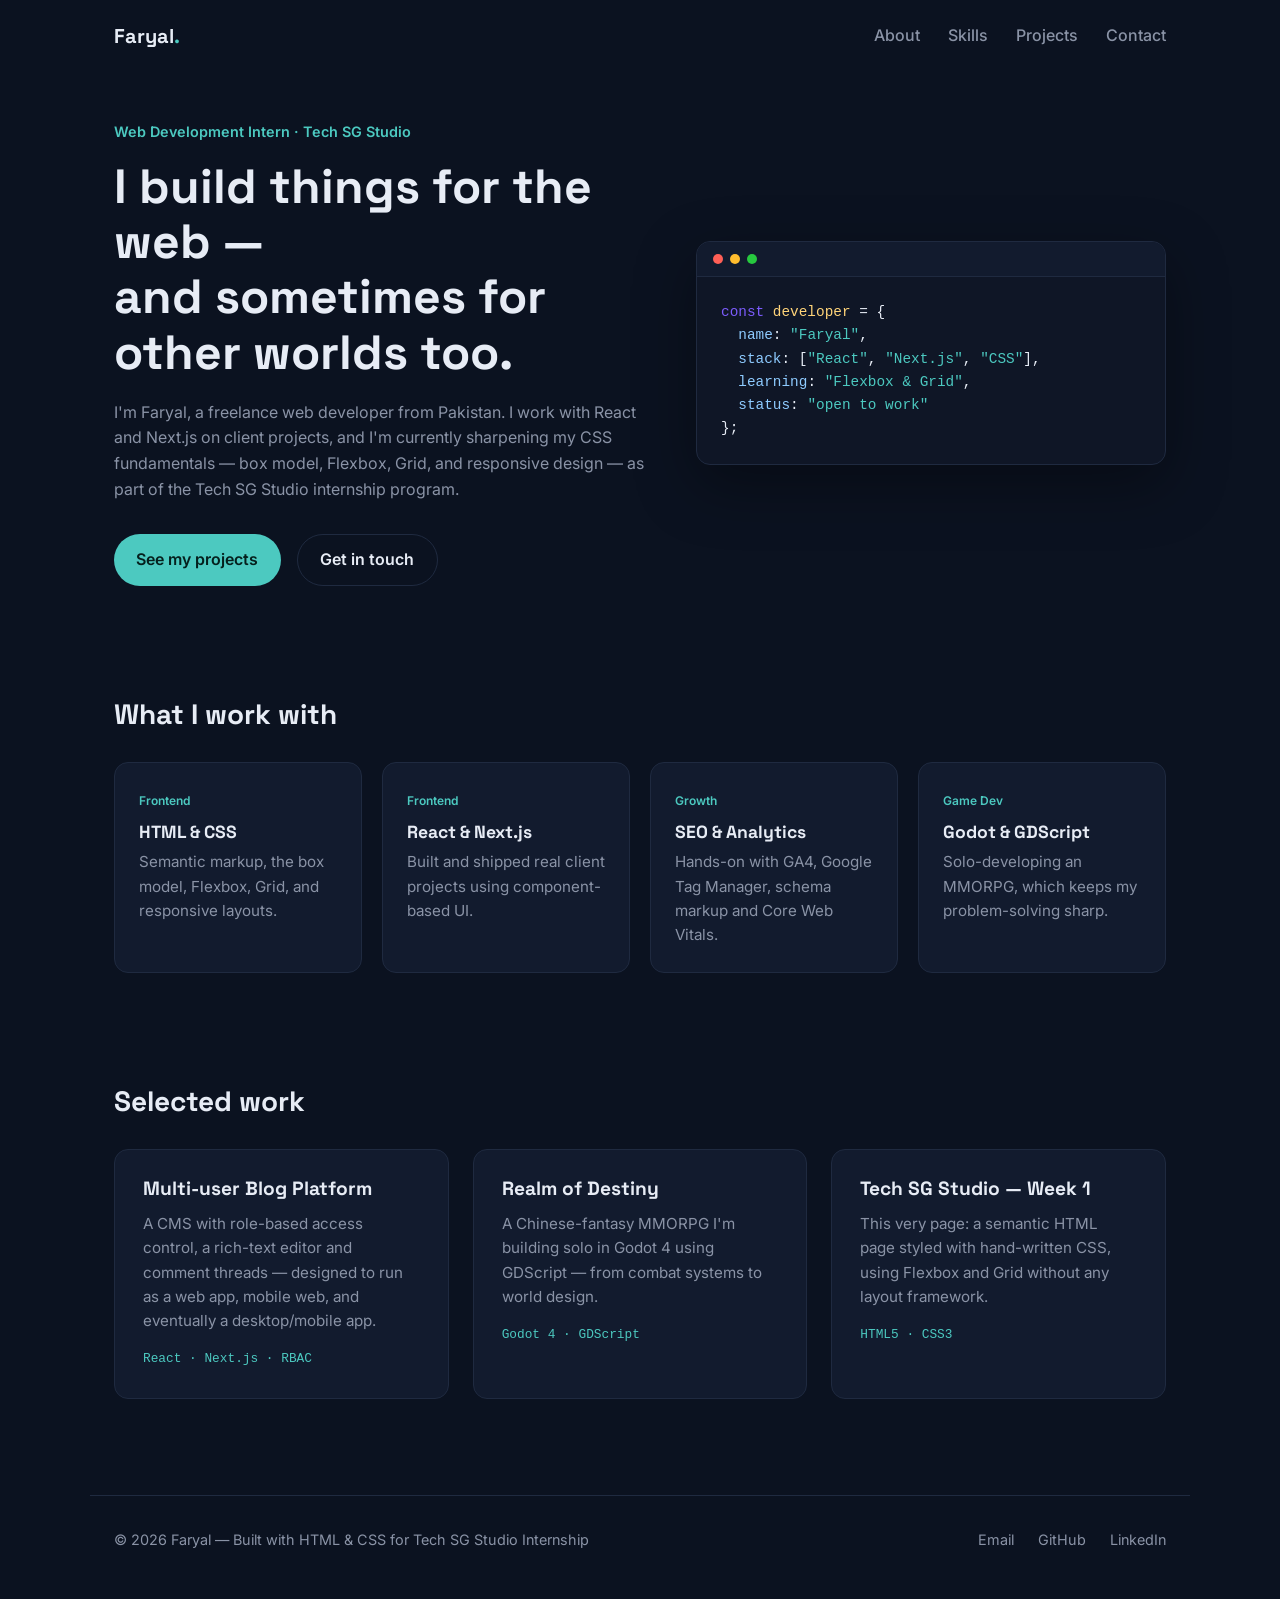
==== index.html @ 79444667 "Add files via upload" ====
<!DOCTYPE html>
<html lang="en">
<head>
  <meta charset="UTF-8">
  <meta name="viewport" content="width=device-width, initial-scale=1.0">
  <title>Faryal — Web Developer</title>

  <!-- Google Fonts: Space Grotesk for headings, Inter for body text -->
  <link rel="preconnect" href="https://fonts.googleapis.com">
  <link href="https://fonts.googleapis.com/css2?family=Space+Grotesk:wght@500;700&family=Inter:wght@400;500;600&display=swap" rel="stylesheet">

  <!-- Our stylesheet lives in its own file, linked here -->
  <link rel="stylesheet" href="style.css">
</head>
<body>

  <!-- ============================================
       HEADER + NAV
       <header> holds the logo/name and site navigation.
       display:flex is used in the CSS to place the logo
       on the left and nav links on the right.
  ============================================ -->
  <header class="site-header">
    <a href="#" class="logo">Faryal<span class="logo-dot">.</span></a>

    <nav class="main-nav">
      <a href="#about">About</a>
      <a href="#skills">Skills</a>
      <a href="#projects">Projects</a>
      <a href="#contact">Contact</a>
    </nav>
  </header>

  <main>

    <!-- ============================================
         ABOUT / HERO SECTION
         This is the first thing a visitor sees, so it
         introduces who you are. The right-hand "code card"
         is a decorative visual built purely from HTML/CSS
         (no image file needed) that fits a dev portfolio.
    ============================================ -->
    <section id="about" class="hero">

      <div class="hero-text">
        <p class="eyebrow">Web Development Intern · Tech SG Studio</p>
        <h1>I build things for the web —<br>and sometimes for other worlds too.</h1>
        <p class="hero-lede">
          I'm Faryal, a freelance web developer from Pakistan. I work with
          React and Next.js on client projects, and I'm currently sharpening
          my CSS fundamentals — box model, Flexbox, Grid, and responsive
          design — as part of the Tech SG Studio internship program.
        </p>

        <div class="hero-actions">
          <a href="#projects" class="btn btn-primary">See my projects</a>
          <a href="#contact" class="btn btn-ghost">Get in touch</a>
        </div>
      </div>

      <!-- Decorative "code editor" card — pure CSS, no JS -->
      <div class="code-card" aria-hidden="true">
        <div class="code-card-bar">
          <span class="dot dot-red"></span>
          <span class="dot dot-yellow"></span>
          <span class="dot dot-green"></span>
        </div>
        <pre class="code-card-body"><code><span class="tok-key">const</span> <span class="tok-var">developer</span> = {
  <span class="tok-prop">name</span>: <span class="tok-str">"Faryal"</span>,
  <span class="tok-prop">stack</span>: [<span class="tok-str">"React"</span>, <span class="tok-str">"Next.js"</span>, <span class="tok-str">"CSS"</span>],
  <span class="tok-prop">learning</span>: <span class="tok-str">"Flexbox & Grid"</span>,
  <span class="tok-prop">status</span>: <span class="tok-str">"open to work"</span>
};</code></pre>
      </div>
    </section>

    <!-- ============================================
         SKILLS SECTION
         Built with Flexbox: display:flex + flex-wrap:wrap
         lets cards reflow onto new lines on small screens
         without any media query needed here.
    ============================================ -->
    <section id="skills" class="skills">
      <h2>What I work with</h2>

      <div class="skills-row">
        <div class="skill-card">
          <span class="skill-tag">Frontend</span>
          <h3>HTML &amp; CSS</h3>
          <p>Semantic markup, the box model, Flexbox, Grid, and responsive layouts.</p>
        </div>

        <div class="skill-card">
          <span class="skill-tag">Frontend</span>
          <h3>React &amp; Next.js</h3>
          <p>Built and shipped real client projects using component-based UI.</p>
        </div>

        <div class="skill-card">
          <span class="skill-tag">Growth</span>
          <h3>SEO &amp; Analytics</h3>
          <p>Hands-on with GA4, Google Tag Manager, schema markup and Core Web Vitals.</p>
        </div>

        <div class="skill-card">
          <span class="skill-tag">Game Dev</span>
          <h3>Godot &amp; GDScript</h3>
          <p>Solo-developing an MMORPG, which keeps my problem-solving sharp.</p>
        </div>
      </div>
    </section>

    <!-- ============================================
         PROJECTS SECTION
         Built with CSS Grid: two-dimensional layout,
         good fit for a gallery of project cards.
    ============================================ -->
    <section id="projects" class="projects">
      <h2>Selected work</h2>

      <div class="projects-grid">
        <article class="project-card">
          <h3>Multi-user Blog Platform</h3>
          <p>
            A CMS with role-based access control, a rich-text editor and
            comment threads — designed to run as a web app, mobile web,
            and eventually a desktop/mobile app.
          </p>
          <p class="project-stack">React · Next.js · RBAC</p>
        </article>

        <article class="project-card">
          <h3>Realm of Destiny</h3>
          <p>
            A Chinese-fantasy MMORPG I'm building solo in Godot 4 using
            GDScript — from combat systems to world design.
          </p>
          <p class="project-stack">Godot 4 · GDScript</p>
        </article>

        <article class="project-card">
          <h3>Tech SG Studio — Week 1</h3>
          <p>
            This very page: a semantic HTML page styled with hand-written
            CSS, using Flexbox and Grid without any layout framework.
          </p>
          <p class="project-stack">HTML5 · CSS3</p>
        </article>
      </div>
    </section>

  </main>

  <!-- ============================================
       FOOTER
       Simple flex row: copyright on one side,
       contact links on the other.
  ============================================ -->
  <footer id="contact" class="site-footer">
    <p>&copy; 2026 Faryal — Built with HTML &amp; CSS for Tech SG Studio Internship</p>
    <div class="footer-links">
      <a href="mailto:hello@example.com">Email</a>
      <a href="#">GitHub</a>
      <a href="#">LinkedIn</a>
    </div>
  </footer>

</body>
</html>
---- style.css ----
/* =====================================================
   1. CSS VARIABLES (DESIGN TOKENS)
   Storing colors/spacing here means you only ever
   change a value in ONE place to re-theme the whole site.
===================================================== */
:root {
  /* Backgrounds */
  --bg: #0b1220;          /* page background — deep navy, not pure black */
  --surface: #121b2e;     /* cards / header background, one shade lighter */
  --surface-alt: #0f1626; /* code card background, slightly darker than surface */

  /* Text */
  --text: #e7ecf5;        /* primary text — soft off-white, easier on the eyes than pure white */
  --text-muted: #8a93a6;  /* secondary text — descriptions, labels */

  /* Accents */
  --accent: #4cc9c0;      /* cyan — primary accent, used for links/buttons/highlights */
  --accent-2: #7c5cfc;    /* violet — secondary accent, used sparingly */

  /* Other tokens */
  --border: #1f2a40;      /* subtle border color for cards */
  --radius: 14px;         /* shared corner radius */
  --max-width: 1100px;    /* content width cap so text doesn't stretch too wide */
}

/* =====================================================
   2. RESET
   box-sizing: border-box means padding/border are
   INCLUDED in an element's width, not added on top —
   this makes layout math predictable.
===================================================== */
*,
*::before,
*::after {
  box-sizing: border-box;
  margin: 0;
  padding: 0;
}

html {
  scroll-behavior: smooth; /* smooth scroll when nav links jump to a section */
}

body {
  background: var(--bg);
  color: var(--text);
  font-family: "Inter", system-ui, sans-serif;
  line-height: 1.6;
}

h1, h2, h3 {
  font-family: "Space Grotesk", sans-serif; /* distinct heading font from body text */
  line-height: 1.15;
}

a {
  color: inherit;
  text-decoration: none;
}

img, svg {
  display: block;
  max-width: 100%;
}

/* Visible keyboard focus ring — accessibility, never remove this outright */
:focus-visible {
  outline: 2px solid var(--accent);
  outline-offset: 3px;
}

/* Respect users who've asked for reduced motion at the OS level */
@media (prefers-reduced-motion: reduce) {
  * {
    transition: none !important;
    scroll-behavior: auto !important;
  }
}

/* A small reusable helper: caps how wide inner content gets
   and centers it — used inside header/sections below */
.wrap {
  max-width: var(--max-width);
  margin-inline: auto;
  padding-inline: 1.5rem;
}

/* =====================================================
   3. HEADER + NAV (Flexbox)
   display:flex + justify-content:space-between pushes the
   logo to one side and the nav links to the other.
===================================================== */
.site-header {
  display: flex;
  align-items: center;
  justify-content: space-between;
  gap: 1rem;
  padding: 1.25rem 1.5rem;
  max-width: var(--max-width);
  margin-inline: auto;
}

.logo {
  font-family: "Space Grotesk", sans-serif;
  font-size: 1.25rem;
  font-weight: 700;
}

.logo-dot {
  color: var(--accent); /* just the dot picks up the accent color */
}

.main-nav {
  display: flex;       /* nav links sit in a row */
  gap: 1.75rem;
  flex-wrap: wrap;      /* lets links wrap on very small screens instead of overflowing */
}

.main-nav a {
  color: var(--text-muted);
  font-weight: 500;
  transition: color 0.18s ease;
}

.main-nav a:hover {
  color: var(--accent);
}

/* =====================================================
   4. HERO / ABOUT SECTION (Flexbox, two columns)
===================================================== */
.hero {
  display: flex;
  align-items: center;
  gap: 3rem;
  max-width: var(--max-width);
  margin-inline: auto;
  padding: 3rem 1.5rem 5rem;
}

.hero-text {
  flex: 1 1 26rem; /* grow, shrink, but prefer ~26rem — lets it wrap below on small screens */
}

.eyebrow {
  color: var(--accent);
  font-weight: 600;
  font-size: 0.9rem;
  margin-bottom: 1rem;
}

.hero-text h1 {
  font-size: clamp(2rem, 4vw, 3rem); /* fluid size: shrinks on mobile, caps on desktop */
  margin-bottom: 1.25rem;
}

.hero-lede {
  color: var(--text-muted);
  max-width: 34rem;
  margin-bottom: 2rem;
}

.hero-actions {
  display: flex;
  gap: 1rem;
  flex-wrap: wrap;
}

.btn {
  display: inline-flex;
  align-items: center;
  padding: 0.75rem 1.4rem;
  border-radius: 999px; /* fully rounded pill button */
  font-weight: 600;
  transition: transform 0.18s ease, background 0.18s ease;
}

.btn:hover {
  transform: translateY(-2px);
}

.btn-primary {
  background: var(--accent);
  color: #05201d; /* dark text on the bright accent for contrast */
}

.btn-ghost {
  border: 1px solid var(--border);
  color: var(--text);
}

/* --- Decorative code editor card --- */
.code-card {
  flex: 1 1 22rem;
  background: var(--surface-alt);
  border: 1px solid var(--border);
  border-radius: var(--radius);
  overflow: hidden;
  box-shadow: 0 20px 60px rgb(0 0 0 / 35%);
}

.code-card-bar {
  display: flex;
  gap: 0.4rem;
  padding: 0.75rem 1rem;
  background: var(--surface);
  border-bottom: 1px solid var(--border);
}

.dot {
  width: 0.65rem;
  height: 0.65rem;
  border-radius: 50%;
}

.dot-red { background: #ff5f56; }
.dot-yellow { background: #ffbd2e; }
.dot-green { background: #27c93f; }

.code-card-body {
  padding: 1.5rem;
  font-family: "Courier New", monospace;
  font-size: 0.9rem;
  overflow-x: auto; /* if a line is too long, it scrolls instead of breaking the layout */
}

/* Fake syntax highlighting colors for the code snippet */
.tok-key  { color: var(--accent-2); }
.tok-var  { color: #ffd479; }
.tok-prop { color: #8ecbff; }
.tok-str  { color: var(--accent); }

/* =====================================================
   5. SKILLS SECTION (Flexbox row of cards)
===================================================== */
.skills {
  max-width: var(--max-width);
  margin-inline: auto;
  padding: 2rem 1.5rem 5rem;
}

.skills h2,
.projects h2 {
  font-size: 1.75rem;
  margin-bottom: 2rem;
}

.skills-row {
  display: flex;
  flex-wrap: wrap; /* cards drop to the next line instead of squeezing or overflowing */
  gap: 1.25rem;
}

.skill-card {
  flex: 1 1 15rem; /* each card wants ~15rem but can grow/shrink to fill the row */
  background: var(--surface);
  border: 1px solid var(--border);
  border-radius: var(--radius);
  padding: 1.5rem;
}

.skill-tag {
  display: inline-block;
  font-size: 0.75rem;
  font-weight: 600;
  color: var(--accent);
  margin-bottom: 0.75rem;
}

.skill-card h3 {
  font-size: 1.1rem;
  margin-bottom: 0.5rem;
}

.skill-card p {
  color: var(--text-muted);
  font-size: 0.95rem;
}

/* =====================================================
   6. PROJECTS SECTION (CSS Grid)
   auto-fit + minmax lets the grid decide how many
   columns fit, and reflow automatically as the
   viewport shrinks — no separate media query needed.
===================================================== */
.projects {
  max-width: var(--max-width);
  margin-inline: auto;
  padding: 2rem 1.5rem 6rem;
}

.projects-grid {
  display: grid;
  grid-template-columns: repeat(auto-fit, minmax(260px, 1fr));
  gap: 1.5rem;
}

.project-card {
  background: var(--surface);
  border: 1px solid var(--border);
  border-radius: var(--radius);
  padding: 1.75rem;
  transition: border-color 0.18s ease;
}

.project-card:hover {
  border-color: var(--accent);
}

.project-card h3 {
  font-size: 1.2rem;
  margin-bottom: 0.75rem;
}

.project-card p {
  color: var(--text-muted);
  font-size: 0.95rem;
  margin-bottom: 1rem;
}

.project-stack {
  color: var(--accent) !important; /* override the muted color above for this one line */
  font-size: 0.8rem !important;
  font-family: "Courier New", monospace;
  margin-bottom: 0 !important;
}

/* =====================================================
   7. FOOTER (Flexbox row)
===================================================== */
.site-footer {
  display: flex;
  align-items: center;
  justify-content: space-between;
  flex-wrap: wrap;
  gap: 1rem;
  max-width: var(--max-width);
  margin-inline: auto;
  padding: 2rem 1.5rem 3rem;
  border-top: 1px solid var(--border);
  color: var(--text-muted);
  font-size: 0.9rem;
}

.footer-links {
  display: flex;
  gap: 1.5rem;
}

.footer-links a:hover {
  color: var(--accent);
}

/* =====================================================
   8. RESPONSIVE: MOBILE
   Below 768px, stack the hero into a single column
   instead of two side-by-side.
===================================================== */
@media (max-width: 768px) {
  .hero {
    flex-direction: column;   /* text on top, code card below */
    align-items: stretch;
    text-align: left;
  }

  .site-header {
    flex-direction: column;
    align-items: flex-start;
    gap: 0.75rem;
  }
}
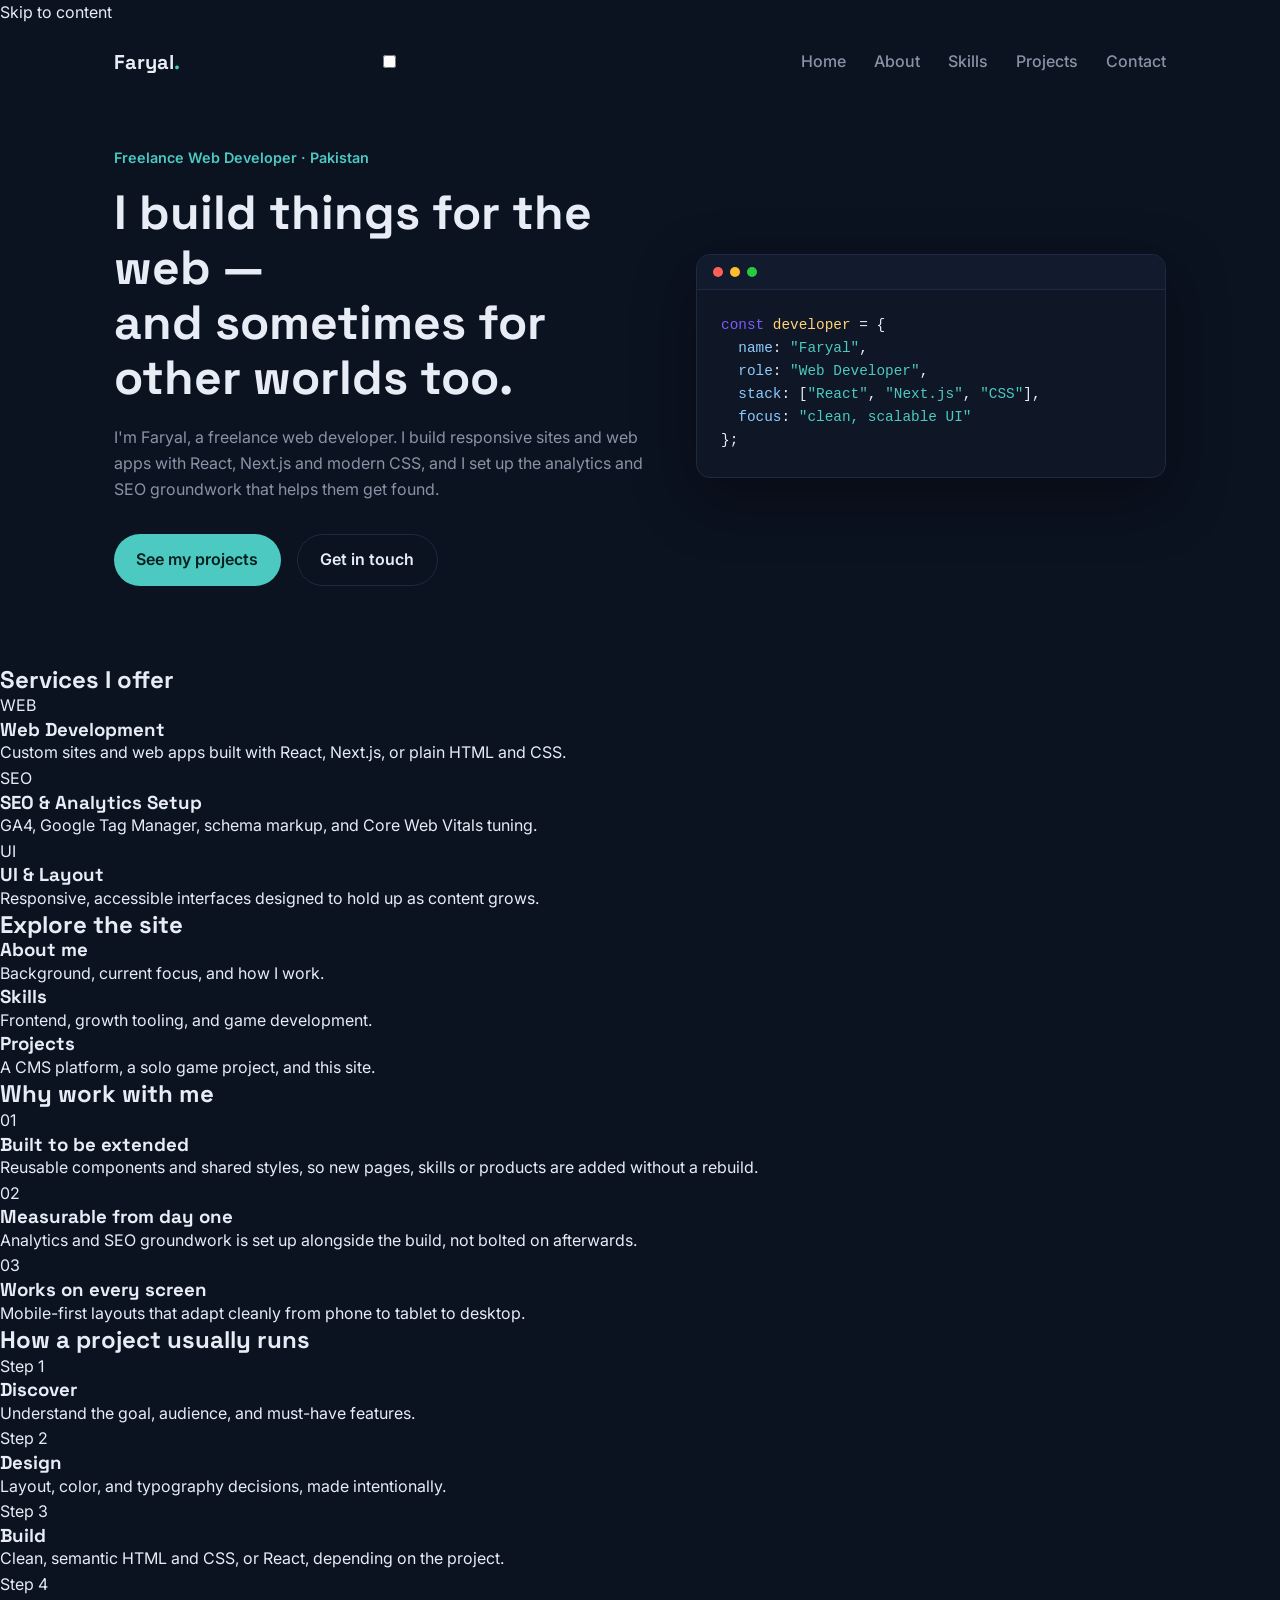
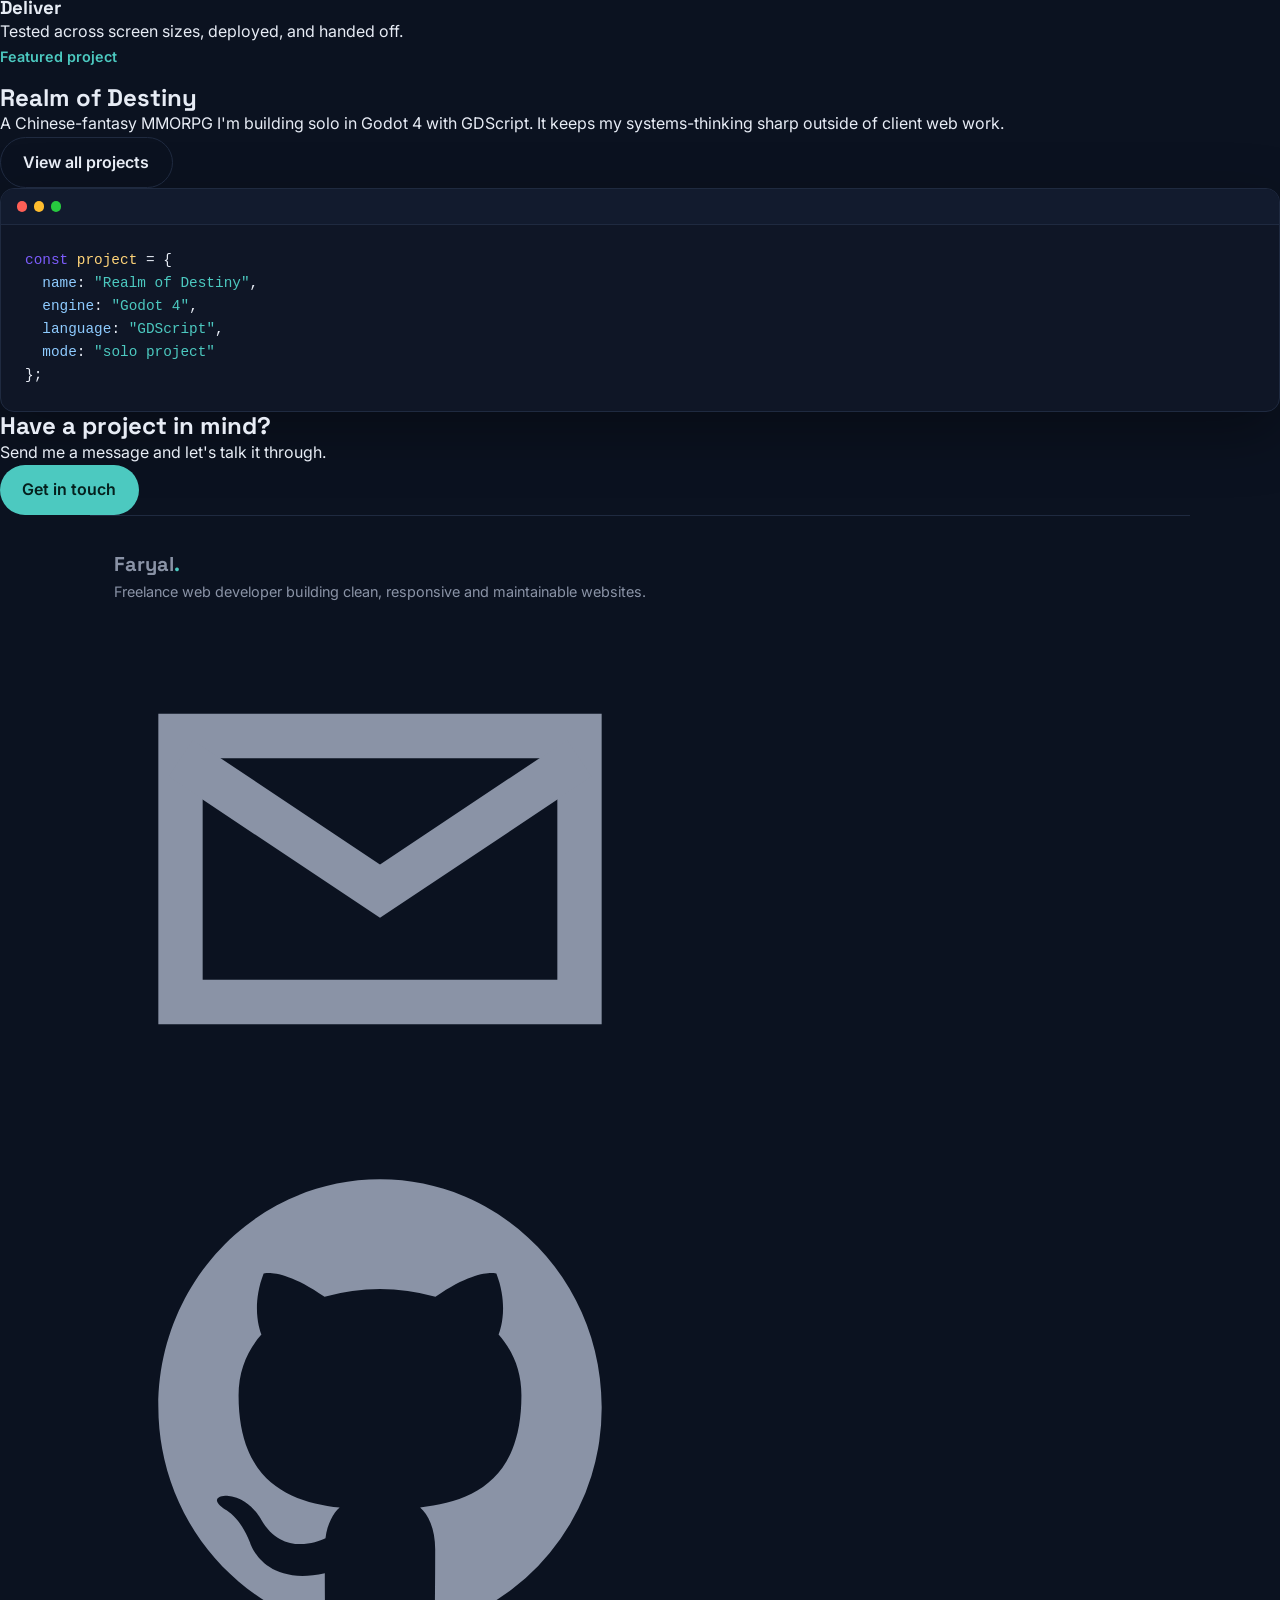
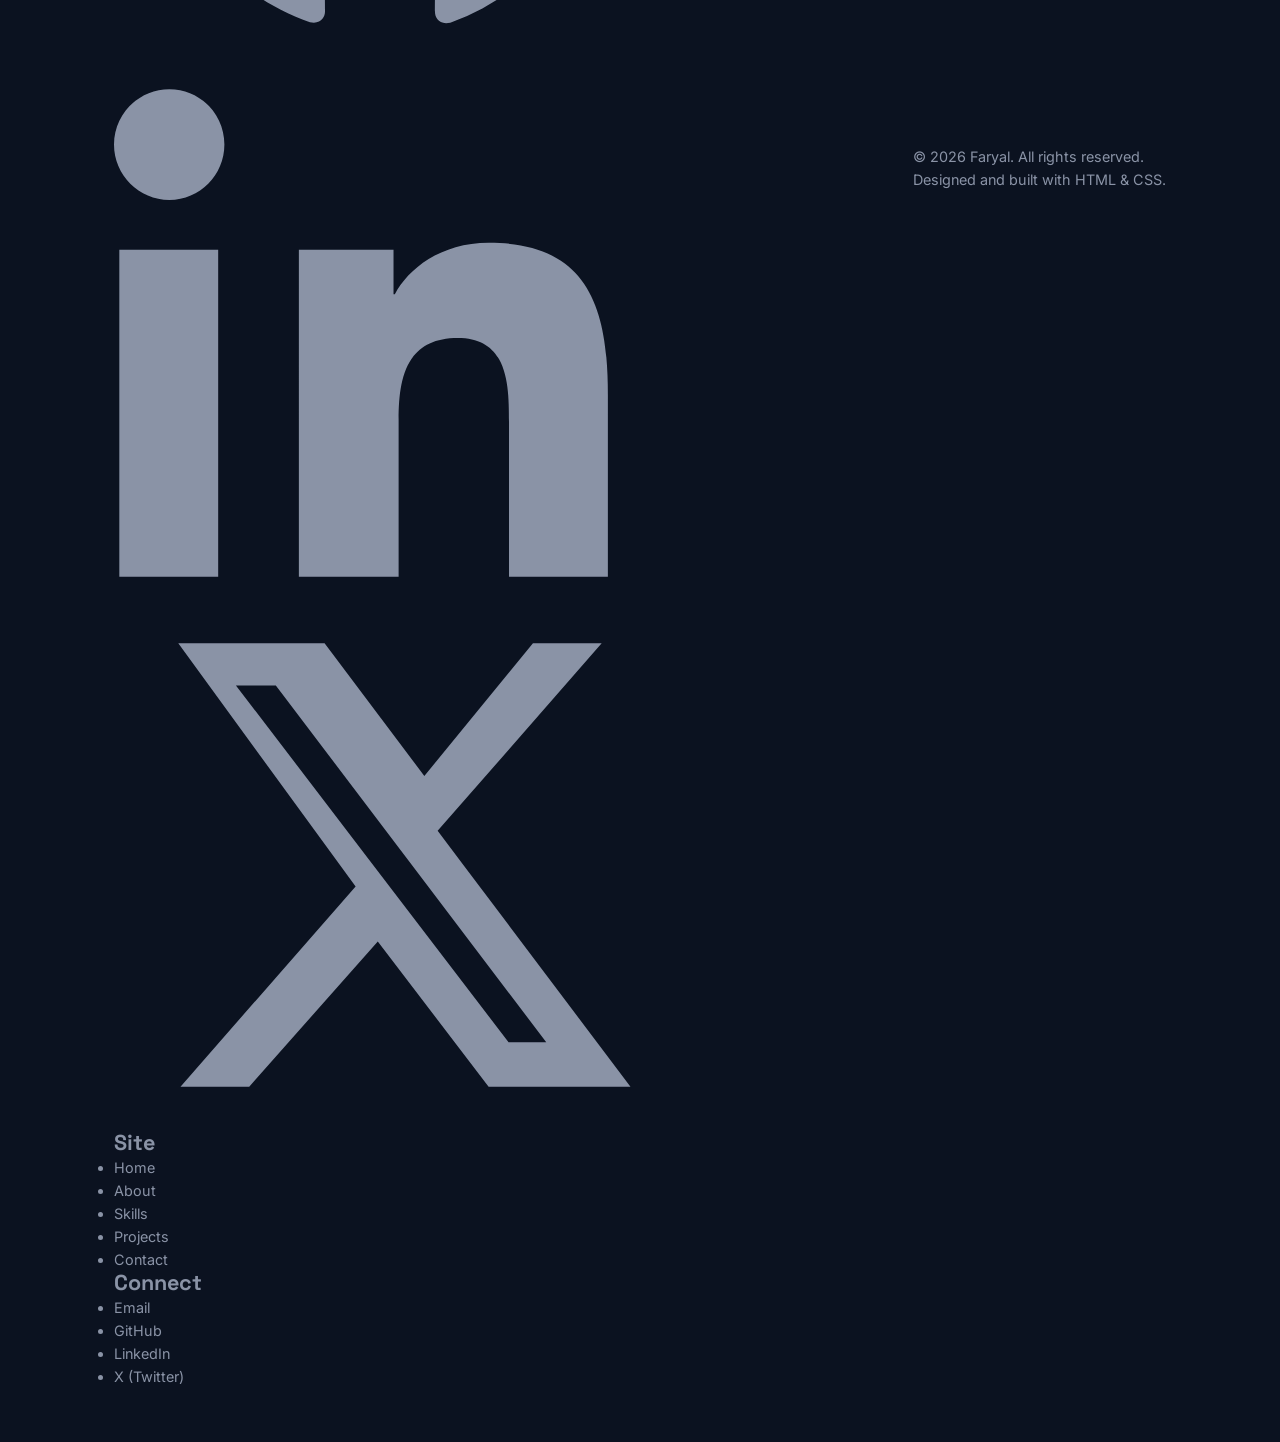
==== commit 474a0a75: "Enhance index.html with new content and structure Updated meta description, improved header navigati" ====
--- a/index.html
+++ b/index.html
@@ -4,61 +4,58 @@
   <meta charset="UTF-8">
   <meta name="viewport" content="width=device-width, initial-scale=1.0">
   <title>Faryal — Web Developer</title>
-
-  <!-- Google Fonts: Space Grotesk for headings, Inter for body text -->
+  <meta name="description" content="Faryal — freelance web developer building fast, responsive, maintainable websites with React, Next.js and modern CSS.">
+  <link rel="icon" href="data:image/svg+xml,%3Csvg xmlns='http://www.w3.org/2000/svg' viewBox='0 0 32 32'%3E%3Crect width='32' height='32' rx='8' fill='%230b1220'/%3E%3Ctext x='16' y='23' font-size='20' font-family='Arial,sans-serif' font-weight='700' text-anchor='middle' fill='%234cc9c0'%3EF%3C/text%3E%3C/svg%3E">
+
+  <!-- Fonts: Space Grotesk for headings, Inter for body text -->
   <link rel="preconnect" href="https://fonts.googleapis.com">
+  <link rel="preconnect" href="https://fonts.gstatic.com" crossorigin>
   <link href="https://fonts.googleapis.com/css2?family=Space+Grotesk:wght@500;700&family=Inter:wght@400;500;600&display=swap" rel="stylesheet">
 
-  <!-- Our stylesheet lives in its own file, linked here -->
+  <!-- One shared stylesheet controls all five pages -->
   <link rel="stylesheet" href="style.css">
 </head>
 <body>
 
-  <!-- ============================================
-       HEADER + NAV
-       <header> holds the logo/name and site navigation.
-       display:flex is used in the CSS to place the logo
-       on the left and nav links on the right.
-  ============================================ -->
+  <a href="#main" class="skip-link">Skip to content</a>
+
+  <!-- Header + nav: identical on every page. Only the "active" link changes. -->
   <header class="site-header">
-    <a href="#" class="logo">Faryal<span class="logo-dot">.</span></a>
-
-    <nav class="main-nav">
-      <a href="#about">About</a>
-      <a href="#skills">Skills</a>
-      <a href="#projects">Projects</a>
-      <a href="#contact">Contact</a>
+    <a href="index.html" class="logo">Faryal<span class="logo-dot">.</span></a>
+
+    <!-- Hamburger (pure CSS, no JavaScript): hidden checkbox + label.
+         Order matters: checkbox, then label, then nav, so the ~ selector
+         in style.css can react to :checked. -->
+    <input type="checkbox" id="nav-toggle" class="nav-toggle" aria-label="Toggle navigation menu">
+    <label for="nav-toggle" class="hamburger"><span></span><span></span><span></span></label>
+
+    <nav class="main-nav" aria-label="Main">
+      <a href="index.html" class="active" aria-current="page">Home</a>
+      <a href="about.html">About</a>
+      <a href="skills.html">Skills</a>
+      <a href="projects.html">Projects</a>
+      <a href="contact.html">Contact</a>
     </nav>
   </header>
 
-  <main>
-
-    <!-- ============================================
-         ABOUT / HERO SECTION
-         This is the first thing a visitor sees, so it
-         introduces who you are. The right-hand "code card"
-         is a decorative visual built purely from HTML/CSS
-         (no image file needed) that fits a dev portfolio.
-    ============================================ -->
-    <section id="about" class="hero">
-
+  <main id="main">
+
+    <section class="hero">
       <div class="hero-text">
-        <p class="eyebrow">Web Development Intern · Tech SG Studio</p>
+        <p class="eyebrow">Freelance Web Developer · Pakistan</p>
         <h1>I build things for the web —<br>and sometimes for other worlds too.</h1>
         <p class="hero-lede">
-          I'm Faryal, a freelance web developer from Pakistan. I work with
-          React and Next.js on client projects, and I'm currently sharpening
-          my CSS fundamentals — box model, Flexbox, Grid, and responsive
-          design — as part of the Tech SG Studio internship program.
+          I'm Faryal, a freelance web developer. I build responsive sites and
+          web apps with React, Next.js and modern CSS, and I set up the
+          analytics and SEO groundwork that helps them get found.
         </p>
-
         <div class="hero-actions">
-          <a href="#projects" class="btn btn-primary">See my projects</a>
-          <a href="#contact" class="btn btn-ghost">Get in touch</a>
-        </div>
-      </div>
-
-      <!-- Decorative "code editor" card — pure CSS, no JS -->
+          <a href="projects.html" class="btn btn-primary">See my projects</a>
+          <a href="contact.html" class="btn btn-ghost">Get in touch</a>
+        </div>
+      </div>
+
+      <!-- Decorative "code editor" card, built from HTML/CSS only -->
       <div class="code-card" aria-hidden="true">
         <div class="code-card-bar">
           <span class="dot dot-red"></span>
@@ -67,103 +64,195 @@
         </div>
         <pre class="code-card-body"><code><span class="tok-key">const</span> <span class="tok-var">developer</span> = {
   <span class="tok-prop">name</span>: <span class="tok-str">"Faryal"</span>,
+  <span class="tok-prop">role</span>: <span class="tok-str">"Web Developer"</span>,
   <span class="tok-prop">stack</span>: [<span class="tok-str">"React"</span>, <span class="tok-str">"Next.js"</span>, <span class="tok-str">"CSS"</span>],
-  <span class="tok-prop">learning</span>: <span class="tok-str">"Flexbox & Grid"</span>,
-  <span class="tok-prop">status</span>: <span class="tok-str">"open to work"</span>
+  <span class="tok-prop">focus</span>: <span class="tok-str">"clean, scalable UI"</span>
 };</code></pre>
       </div>
     </section>
 
-    <!-- ============================================
-         SKILLS SECTION
-         Built with Flexbox: display:flex + flex-wrap:wrap
-         lets cards reflow onto new lines on small screens
-         without any media query needed here.
-    ============================================ -->
-    <section id="skills" class="skills">
-      <h2>What I work with</h2>
-
-      <div class="skills-row">
-        <div class="skill-card">
-          <span class="skill-tag">Frontend</span>
-          <h3>HTML &amp; CSS</h3>
-          <p>Semantic markup, the box model, Flexbox, Grid, and responsive layouts.</p>
-        </div>
-
-        <div class="skill-card">
-          <span class="skill-tag">Frontend</span>
-          <h3>React &amp; Next.js</h3>
-          <p>Built and shipped real client projects using component-based UI.</p>
-        </div>
-
-        <div class="skill-card">
-          <span class="skill-tag">Growth</span>
-          <h3>SEO &amp; Analytics</h3>
-          <p>Hands-on with GA4, Google Tag Manager, schema markup and Core Web Vitals.</p>
-        </div>
-
-        <div class="skill-card">
-          <span class="skill-tag">Game Dev</span>
-          <h3>Godot &amp; GDScript</h3>
-          <p>Solo-developing an MMORPG, which keeps my problem-solving sharp.</p>
-        </div>
-      </div>
-    </section>
-
-    <!-- ============================================
-         PROJECTS SECTION
-         Built with CSS Grid: two-dimensional layout,
-         good fit for a gallery of project cards.
-    ============================================ -->
-    <section id="projects" class="projects">
-      <h2>Selected work</h2>
-
-      <div class="projects-grid">
-        <article class="project-card">
-          <h3>Multi-user Blog Platform</h3>
+    <!-- SERVICES: what a client can hire me for (different from Skills,
+         which lists what I know). Add a service = copy one .service-card. -->
+    <section class="section">
+      <h2 class="section-title">Services I offer</h2>
+      <div class="card-row">
+        <div class="service-card">
+          <span class="card-icon">WEB</span>
+          <h3 class="card-title">Web Development</h3>
+          <p>Custom sites and web apps built with React, Next.js, or plain HTML and CSS.</p>
+        </div>
+        <div class="service-card">
+          <span class="card-icon">SEO</span>
+          <h3 class="card-title">SEO &amp; Analytics Setup</h3>
+          <p>GA4, Google Tag Manager, schema markup, and Core Web Vitals tuning.</p>
+        </div>
+        <div class="service-card">
+          <span class="card-icon">UI</span>
+          <h3 class="card-title">UI &amp; Layout</h3>
+          <p>Responsive, accessible interfaces designed to hold up as content grows.</p>
+        </div>
+      </div>
+    </section>
+
+    <!-- EXPLORE: short links into the other pages -->
+    <section class="section">
+      <h2 class="section-title">Explore the site</h2>
+      <div class="card-row">
+        <a class="teaser-card" href="about.html">
+          <h3 class="card-title">About me</h3>
+          <p>Background, current focus, and how I work.</p>
+        </a>
+        <a class="teaser-card" href="skills.html">
+          <h3 class="card-title">Skills</h3>
+          <p>Frontend, growth tooling, and game development.</p>
+        </a>
+        <a class="teaser-card" href="projects.html">
+          <h3 class="card-title">Projects</h3>
+          <p>A CMS platform, a solo game project, and this site.</p>
+        </a>
+      </div>
+    </section>
+
+    <!-- WHY WORK WITH ME -->
+    <section class="section">
+      <h2 class="section-title">Why work with me</h2>
+      <div class="card-row">
+        <div class="value-card">
+          <span class="card-icon">01</span>
+          <h3 class="card-title">Built to be extended</h3>
+          <p>Reusable components and shared styles, so new pages, skills or products are added without a rebuild.</p>
+        </div>
+        <div class="value-card">
+          <span class="card-icon">02</span>
+          <h3 class="card-title">Measurable from day one</h3>
+          <p>Analytics and SEO groundwork is set up alongside the build, not bolted on afterwards.</p>
+        </div>
+        <div class="value-card">
+          <span class="card-icon">03</span>
+          <h3 class="card-title">Works on every screen</h3>
+          <p>Mobile-first layouts that adapt cleanly from phone to tablet to desktop.</p>
+        </div>
+      </div>
+    </section>
+
+    <!-- PROCESS -->
+    <section class="section">
+      <h2 class="section-title">How a project usually runs</h2>
+      <div class="process-row">
+        <div class="process-step">
+          <span class="step-num">Step 1</span>
+          <h3>Discover</h3>
+          <p>Understand the goal, audience, and must-have features.</p>
+        </div>
+        <div class="process-step">
+          <span class="step-num">Step 2</span>
+          <h3>Design</h3>
+          <p>Layout, color, and typography decisions, made intentionally.</p>
+        </div>
+        <div class="process-step">
+          <span class="step-num">Step 3</span>
+          <h3>Build</h3>
+          <p>Clean, semantic HTML and CSS, or React, depending on the project.</p>
+        </div>
+        <div class="process-step">
+          <span class="step-num">Step 4</span>
+          <h3>Deliver</h3>
+          <p>Tested across screen sizes, deployed, and handed off.</p>
+        </div>
+      </div>
+    </section>
+
+    <!-- FEATURED PROJECT: one project shown larger -->
+    <section class="section">
+      <div class="panel panel--split">
+        <div class="panel-text">
+          <p class="eyebrow">Featured project</p>
+          <h2>Realm of Destiny</h2>
           <p>
-            A CMS with role-based access control, a rich-text editor and
-            comment threads — designed to run as a web app, mobile web,
-            and eventually a desktop/mobile app.
+            A Chinese-fantasy MMORPG I'm building solo in Godot 4 with
+            GDScript. It keeps my systems-thinking sharp outside of client
+            web work.
           </p>
-          <p class="project-stack">React · Next.js · RBAC</p>
-        </article>
-
-        <article class="project-card">
-          <h3>Realm of Destiny</h3>
-          <p>
-            A Chinese-fantasy MMORPG I'm building solo in Godot 4 using
-            GDScript — from combat systems to world design.
-          </p>
-          <p class="project-stack">Godot 4 · GDScript</p>
-        </article>
-
-        <article class="project-card">
-          <h3>Tech SG Studio — Week 1</h3>
-          <p>
-            This very page: a semantic HTML page styled with hand-written
-            CSS, using Flexbox and Grid without any layout framework.
-          </p>
-          <p class="project-stack">HTML5 · CSS3</p>
-        </article>
-      </div>
-    </section>
-
+          <a href="projects.html" class="btn btn-ghost">View all projects</a>
+        </div>
+        <div class="code-card" aria-hidden="true">
+          <div class="code-card-bar">
+            <span class="dot dot-red"></span>
+            <span class="dot dot-yellow"></span>
+            <span class="dot dot-green"></span>
+          </div>
+          <pre class="code-card-body"><code><span class="tok-key">const</span> <span class="tok-var">project</span> = {
+  <span class="tok-prop">name</span>: <span class="tok-str">"Realm of Destiny"</span>,
+  <span class="tok-prop">engine</span>: <span class="tok-str">"Godot 4"</span>,
+  <span class="tok-prop">language</span>: <span class="tok-str">"GDScript"</span>,
+  <span class="tok-prop">mode</span>: <span class="tok-str">"solo project"</span>
+};</code></pre>
+        </div>
+      </div>
+    </section>
+
+    <!-- CLOSING CALL TO ACTION -->
+    <section class="section">
+      <div class="panel panel--cta">
+        <div>
+          <h2>Have a project in mind?</h2>
+          <p>Send me a message and let's talk it through.</p>
+        </div>
+        <a href="contact.html" class="btn btn-primary">Get in touch</a>
+      </div>
+    </section>
   </main>
 
-  <!-- ============================================
-       FOOTER
-       Simple flex row: copyright on one side,
-       contact links on the other.
-  ============================================ -->
-  <footer id="contact" class="site-footer">
-    <p>&copy; 2026 Faryal — Built with HTML &amp; CSS for Tech SG Studio Internship</p>
-    <div class="footer-links">
-      <a href="mailto:hello@example.com">Email</a>
-      <a href="#">GitHub</a>
-      <a href="#">LinkedIn</a>
+  <footer class="site-footer">
+    <div class="footer-top">
+      <div class="footer-brand">
+        <a href="index.html" class="logo">Faryal<span class="logo-dot">.</span></a>
+        <p>Freelance web developer building clean, responsive and maintainable websites.</p>
+
+        <!-- Inline SVG icons: no icon-font or CDN needed -->
+        <div class="social-icons">
+          <a href="mailto:faryalrashdi865@gmail.com" aria-label="Email">
+            <svg viewBox="0 0 24 24" fill="none" stroke="currentColor" stroke-width="2"><path d="M3 6h18v12H3z"/><path d="M3 7l9 6 9-6"/></svg>
+          </a>
+          <a href="https://github.com/faryalrashdi865-crypto" target="_blank" rel="noopener noreferrer" aria-label="GitHub">
+            <svg viewBox="0 0 24 24" fill="currentColor"><path d="M12 2C6.48 2 2 6.58 2 12.25c0 4.53 2.87 8.37 6.84 9.73.5.1.68-.22.68-.49 0-.24-.01-.88-.01-1.72-2.78.62-3.37-1.37-3.37-1.37-.45-1.18-1.11-1.49-1.11-1.49-.91-.64.07-.63.07-.63 1 .07 1.53 1.05 1.53 1.05.9 1.57 2.34 1.12 2.91.86.09-.67.35-1.12.64-1.38-2.22-.26-4.56-1.14-4.56-5.06 0-1.12.39-2.03 1.03-2.75-.1-.26-.45-1.32.1-2.75 0 0 .84-.28 2.75 1.05a9.3 9.3 0 0 1 5 0c1.91-1.33 2.75-1.05 2.75-1.05.55 1.43.2 2.49.1 2.75.64.72 1.03 1.63 1.03 2.75 0 3.93-2.34 4.79-4.57 5.05.36.32.68.94.68 1.9 0 1.37-.01 2.47-.01 2.81 0 .27.18.6.69.49A10.26 10.26 0 0 0 22 12.25C22 6.58 17.52 2 12 2z"/></svg>
+          </a>
+          <a href="https://www.linkedin.com/in/faryal-rashdi-362057332/" target="_blank" rel="noopener noreferrer" aria-label="LinkedIn">
+            <svg viewBox="0 0 24 24" fill="currentColor"><path d="M4.98 3.5C4.98 4.88 3.87 6 2.5 6S0 4.88 0 3.5 1.12 1 2.5 1s2.48 1.12 2.48 2.5zM.24 8.24H4.7V23H.24V8.24zM8.34 8.24h4.27v2.01h.06c.6-1.13 2.06-2.32 4.24-2.32 4.53 0 5.37 2.98 5.37 6.86V23h-4.46v-6.98c0-1.66-.03-3.8-2.31-3.8-2.32 0-2.67 1.81-2.67 3.68V23H8.34V8.24z"/></svg>
+          </a>
+          <a href="https://x.com/FaryalRash32097" target="_blank" rel="noopener noreferrer" aria-label="X (Twitter)">
+            <svg viewBox="0 0 24 24" fill="currentColor"><path d="M18.9 2H22l-7.4 8.46L23.3 22H16.9l-5-6.55L6.1 22H3l7.9-9.03L2.9 2h6.6l4.5 5.98L18.9 2zm-1.1 18h1.7L7.3 3.9H5.5L17.8 20z"/></svg>
+          </a>
+        </div>
+      </div>
+
+      <div class="footer-col">
+        <h2 class="footer-heading">Site</h2>
+        <ul>
+          <li><a href="index.html">Home</a></li>
+          <li><a href="about.html">About</a></li>
+          <li><a href="skills.html">Skills</a></li>
+          <li><a href="projects.html">Projects</a></li>
+          <li><a href="contact.html">Contact</a></li>
+        </ul>
+      </div>
+
+      <div class="footer-col">
+        <h2 class="footer-heading">Connect</h2>
+        <ul>
+          <li><a href="mailto:faryalrashdi865@gmail.com">Email</a></li>
+          <li><a href="https://github.com/faryalrashdi865-crypto" target="_blank" rel="noopener noreferrer">GitHub</a></li>
+          <li><a href="https://www.linkedin.com/in/faryal-rashdi-362057332/" target="_blank" rel="noopener noreferrer">LinkedIn</a></li>
+          <li><a href="https://x.com/FaryalRash32097" target="_blank" rel="noopener noreferrer">X (Twitter)</a></li>
+        </ul>
+      </div>
+    </div>
+
+    <div class="footer-bottom">
+      <p>&copy; 2026 Faryal. All rights reserved.</p>
+      <p>Designed and built with HTML &amp; CSS.</p>
     </div>
   </footer>
 
 </body>
-</html>+</html>
